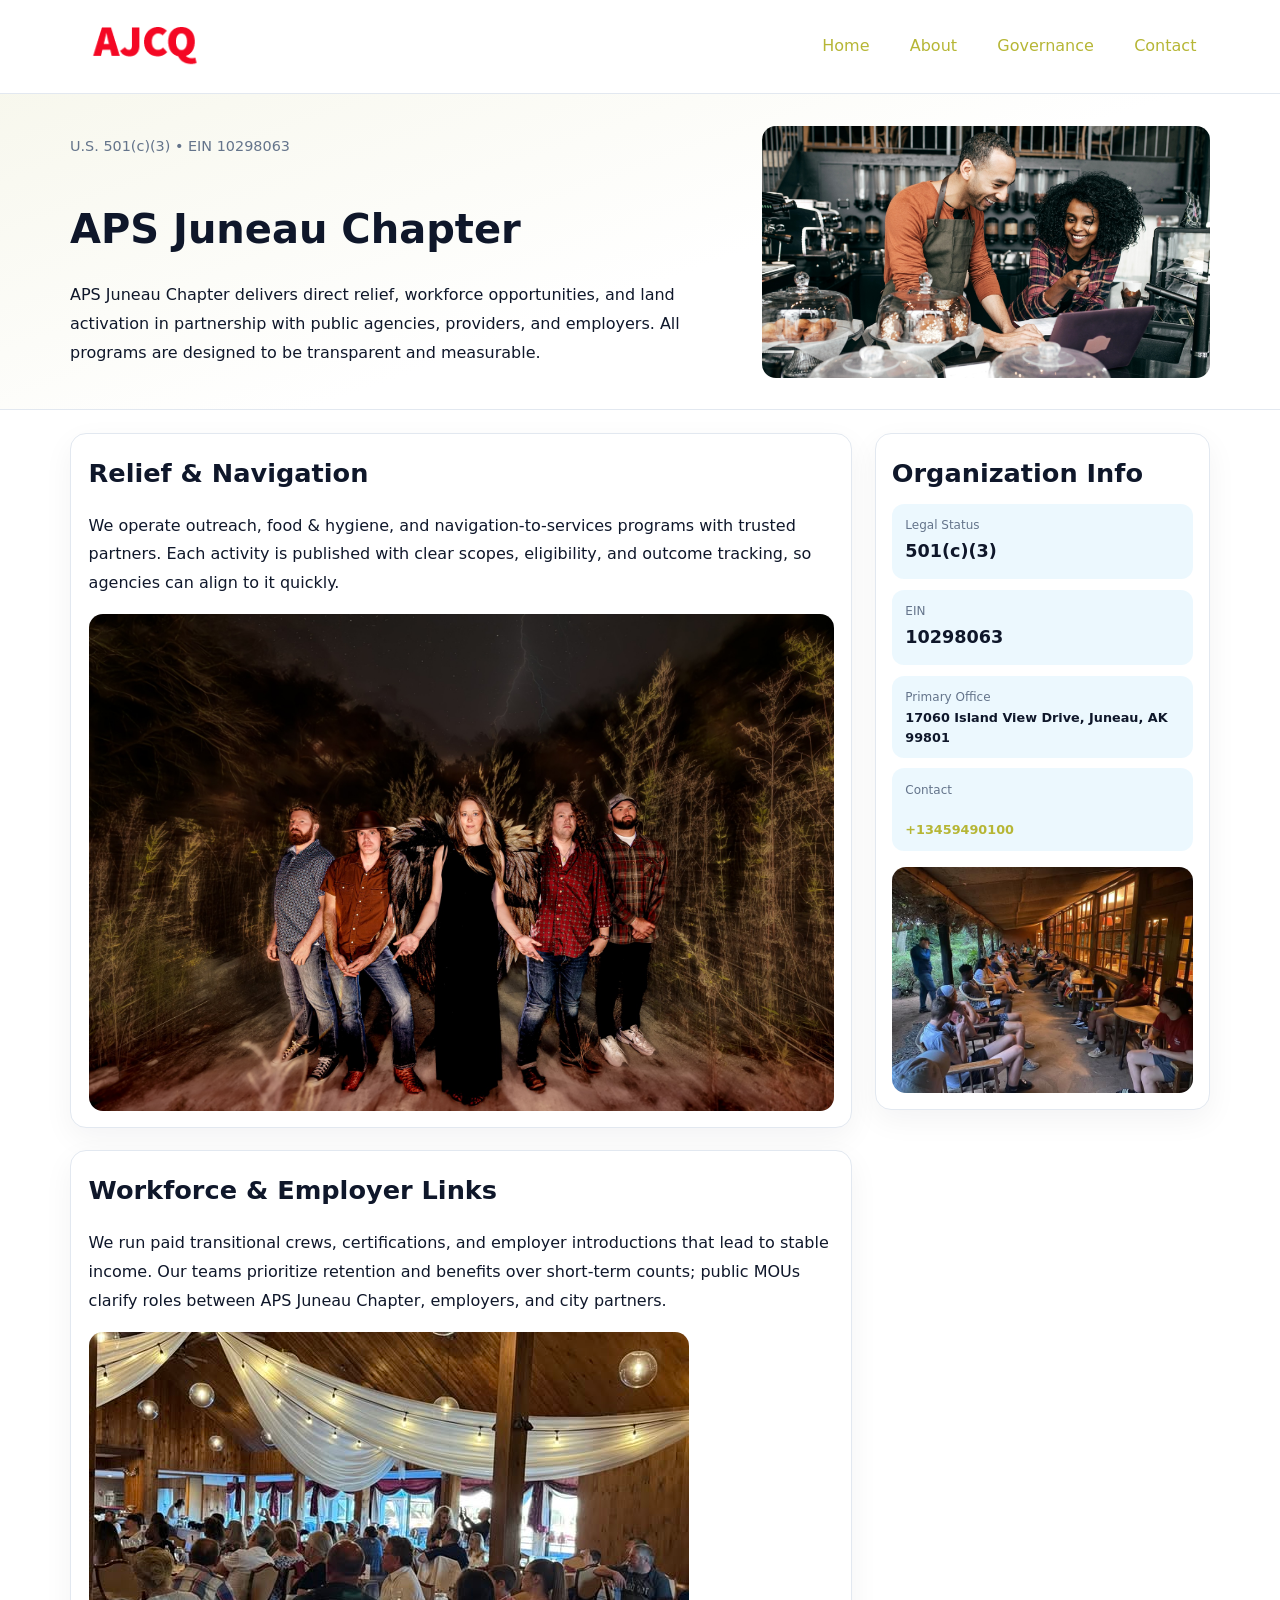
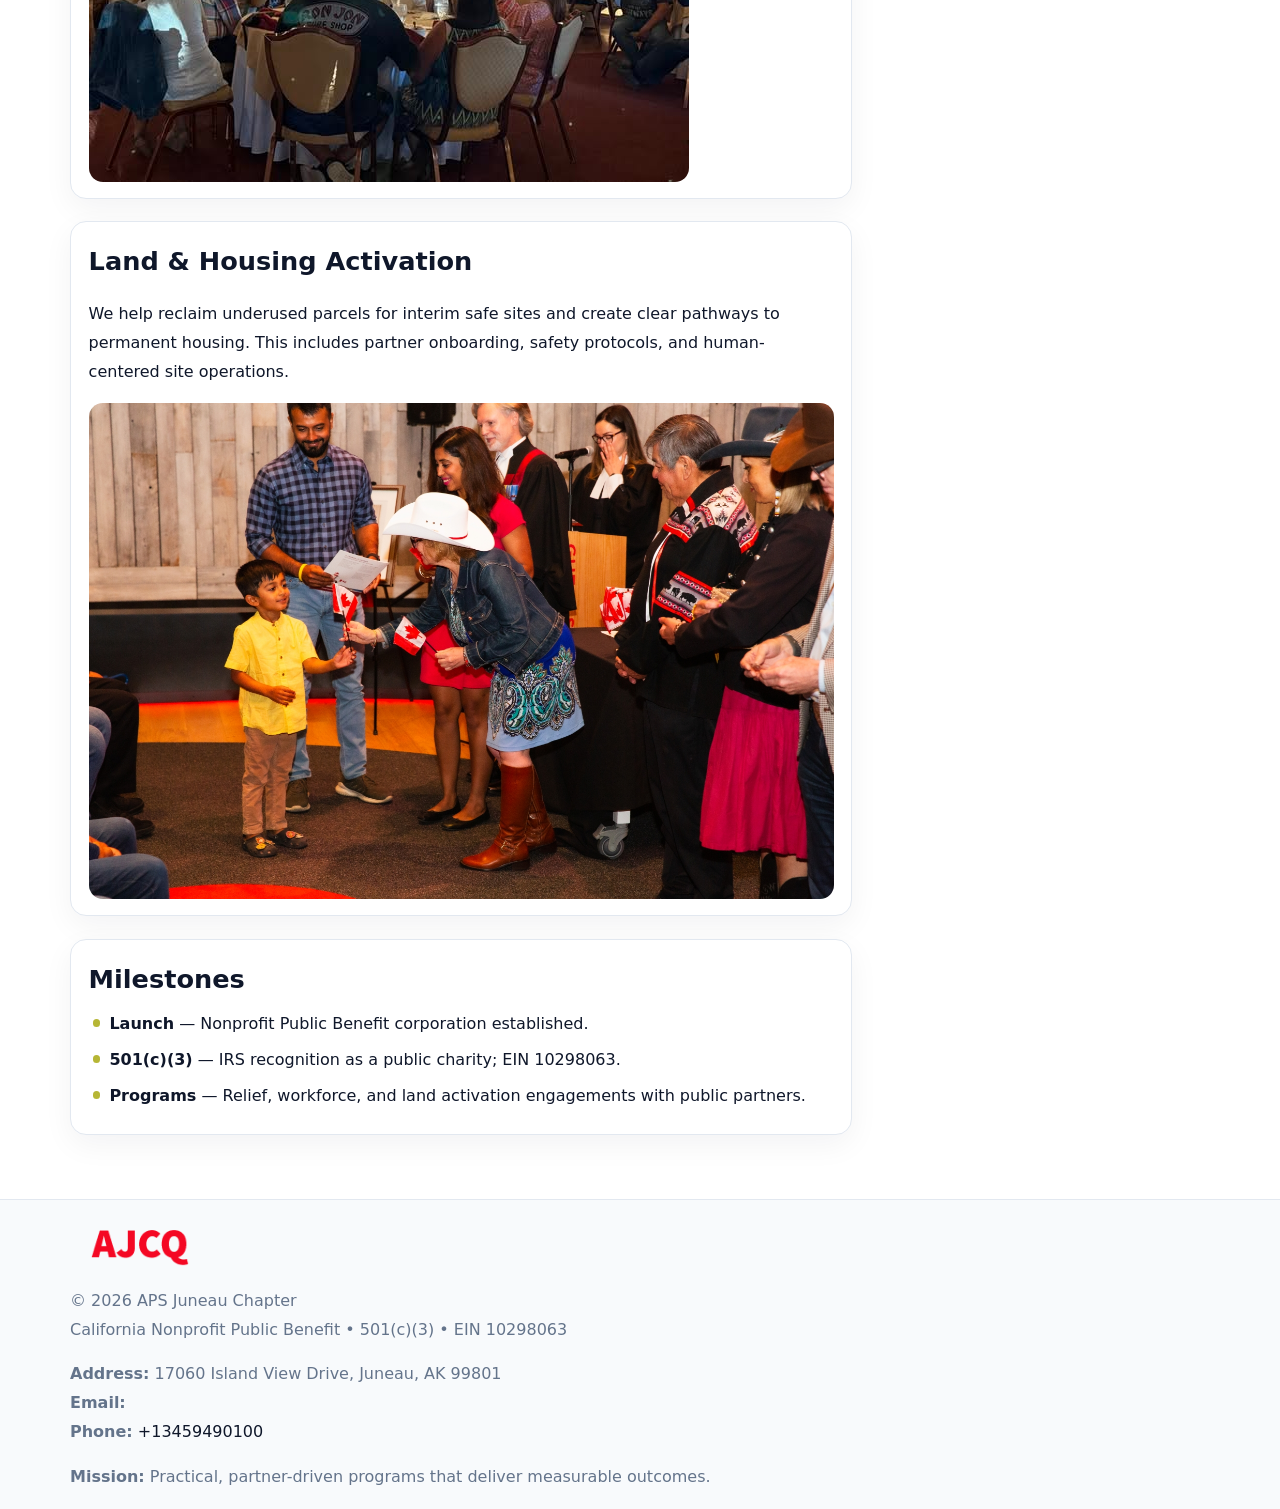
==== index.html @ 9e165b65 "Initial commit" ====
<!doctype html><html lang="en"><head>
<meta charset="utf-8">
<meta name="viewport" content="width=device-width,initial-scale=1">
<title>APS Juneau Chapter – Nonprofit • 2025</title>
<link rel="stylesheet" href="assets/styles.css">
<link rel="icon" href="images/logo.png">
<meta name="data-ein" content="10298063">
<meta name="data-name" content="APS Juneau Chapter">
<meta name="data-email" content="">
<meta name="data-phone" content="+13459490100">
<meta name="data-address" content="17060 Island View Drive,
Juneau, AK 99801">
<meta name="data-map" content="17060+Island+View+Drive,+Juneau,+AK+99801">
  <meta name="description" content="Our nonprofit strengthens the community with programs focused on community services, education, and direct relief.">
</head><body>
<div style="position:absolute;left:-9999px;top:-9999px;opacity:0" data-uniq="{{UNIQUE_BLOB}}">
  <span>Our nonprofit strengthens the community with programs focused on community services, education, and direct relief.</span><svg width="12" height="12" viewBox="0 0 12 12" xmlns="http://www.w3.org/2000/svg"><circle cx="6" cy="6" r="5" fill="#28a745"/></svg><img src="images/education.jpg" width="1" height="1" alt="" loading="lazy"/>
</div>

<header>
  <div class="topnav">
    <a href="index.html"><img src="images/logo.png" alt="APS Juneau Chapter" style="width:150px"></a>
    <nav>
      <a class="active" href="index.html">Home</a>
      <a href="about.html">About</a>
      <a href="governance.html">Governance</a>
      <a href="contact.html">Contact</a>
    </nav>
  </div>
</header>

<section class="c6b7bd882e0">
  <div class="hero-wrap">
    <div>
      <p class="subtle">U.S. 501(c)(3) • EIN 10298063</p>
      <h1>APS Juneau Chapter</h1>
      <p class="cc192f97f99">APS Juneau Chapter delivers direct relief, workforce opportunities, and land activation in partnership with public agencies, providers, and employers. All programs are designed to be transparent and measurable.</p>
    </div>
    <img src="images/hero.jpg" alt="Program photo">
  </div>
</section>

<div class="page">
  <main>
    <section class="section panel">
      <h2>Relief & Navigation</h2>
      <p>We operate outreach, food & hygiene, and navigation-to-services programs with trusted partners. Each activity is published with clear scopes, eligibility, and outcome tracking, so agencies can align to it quickly.</p>
      <img src="images/relief.jpg" alt="" style="margin-top:1rem">
    </section>

    <section class="section panel">
      <h2>Workforce & Employer Links</h2>
      <p>We run paid transitional crews, certifications, and employer introductions that lead to stable income. Our teams prioritize retention and benefits over short-term counts; public MOUs clarify roles between APS Juneau Chapter, employers, and city partners.</p>
      <img src="images/jobs.jpg" alt="" style="margin-top:1rem">
    </section>

    <section class="section panel">
      <h2>Land & Housing Activation</h2>
      <p>We help reclaim underused parcels for interim safe sites and create clear pathways to permanent housing. This includes partner onboarding, safety protocols, and human-centered site operations.</p>
      <img src="images/land.jpg" alt="" style="margin-top:1rem">
    </section>

    <section class="section panel">
      <h2>Milestones</h2>
      <ul class="timeline">
        <li><strong>Launch</strong> — Nonprofit Public Benefit corporation established.</li>
        <li><strong>501(c)(3)</strong> — IRS recognition as a public charity; EIN 10298063.</li>
        <li><strong>Programs</strong> — Relief, workforce, and land activation engagements with public partners.</li>
      </ul>
    </section>
  </main>

  <aside>
    <div class="sidebox">
      <h2>Organization Info</h2>
      <div class="metric">
        <div class="label">Legal Status</div>
        <div class="value">501(c)(3)</div>
      </div>
      <div class="metric">
        <div class="label">EIN</div>
        <div class="value">10298063</div>
      </div>
      <div class="metric">
        <div class="label">Primary Office</div>
        <div class="value" style="font-size:.8rem;line-height:1.5">17060 Island View Drive,
Juneau, AK 99801</div>
      </div>
      <div class="metric">
        <div class="label">Contact</div>
        <div class="value" style="font-size:.8rem;line-height:1.5">
          <a href="mailto:"></a><br>
          <a href="tel:+13459490100">+13459490100</a>
        </div>
      </div>
      <img src="images/community.jpg" alt="" style="margin-top:1rem">
    </div>
  </aside>
</div>

<footer>
  <div class="footer-wrap">
    <div class="footer-grid">
      <div class="footer-col">
        <img src="images/logo.png" alt="" style="width:140px;margin-bottom:.4rem">
        <div class="small">© <span id="year"></span> APS Juneau Chapter</div>
        <div class="small">California Nonprofit Public Benefit • 501(c)(3) • EIN 10298063</div>
      </div>
      <div class="footer-col">
        <div class="small"><strong>Address:</strong> 17060 Island View Drive,
Juneau, AK 99801</div>
        <div class="small"><strong>Email:</strong> <a href="mailto:"></a></div>
        <div class="small"><strong>Phone:</strong> <a href="tel:+13459490100">+13459490100</a></div>
      </div>
      <div class="footer-col">
        <div class="small"><strong>Mission:</strong> Practical, partner-driven programs that deliver measurable outcomes.</div>
      </div>
    </div>
  </div>
</footer>

<script>
(function(){
  function m(n){const e=document.querySelector('meta[name="'+n+'"]');return e?e.content:'';}
  function h(s){let x=2166136261>>>0;for(let i=0;i<s.length;i++){x^=s.charCodeAt(i);x=(x*16777619)>>>0;}return x>>>0;}
  const key = h((m('data-ein') || m('data-name') || '0').replace(/\s+/g,''));
  const H = key % 360, S = 55 + (key % 20), L = 46;
  const r = document.documentElement;
  r.style.setProperty('--brand', `hsl(${H} ${S}% ${L}%)`);
  r.style.setProperty('--brand-ink', `hsl(${H} ${Math.min(95,S+10)}% ${Math.max(20,L-18)}%)`);
  r.style.setProperty('--soft', `hsl(${H} ${Math.max(40,S-25)}% 95%)`);
  const y = document.getElementById('year'); if (y) y.textContent = new Date().getFullYear();
})();
</script>
</body></html>
---- assets/styles.css ----
:root {
  --ink: #0f172a;
  --muted: #64748b;
  --paper: #ffffff;
  --line: #e2e8f0;
  --brand: #0ea5e9;
  --brand-ink: #0369a1;
  --soft: #ecfeff;
  --r: 16px;
  --sh: 0 10px 30px rgba(15, 23, 42, .05);
}

* { box-sizing: border-box; }
html, body { height: 100%; }
body {
  margin: 0;
  background: var(--paper);
  color: var(--ink);
  font-family: "Inter", system-ui, -apple-system, BlinkMacSystemFont, Arial, sans-serif;
  line-height: 1.8;
  -webkit-text-size-adjust: 100%;
}
img { max-width: 100%; height: auto; display: block; border-radius: 14px; }
a { color: var(--brand); text-decoration: none; }
a:hover { text-decoration: underline; }

/* NAV TOP */
header {
  background: #fff;
  border-bottom: 1px solid var(--line);
  position: sticky;
  top: 0;
  z-index: 10;
}
.topnav {
  width: min(1140px, 94%);
  margin: 0 auto;
  display: flex;
  justify-content: space-between;
  gap: .6rem;
  align-items: center;
  padding: .8rem 0;
  flex-wrap: wrap;
}
.topnav nav a {
  margin-left: .5rem;
  padding: .45rem .85rem;
  border-radius: 999px;
}
.topnav nav a:hover {
  background: rgba(14, 165, 233, .1);
  text-decoration: none;
}

/* HERO */
.c6b7bd882e0 {
  background: linear-gradient(160deg, var(--soft), #fff 55%);
  border-bottom: 1px solid var(--line);
}
.hero-wrap {
  width: min(1140px, 94%);
  margin: 0 auto;
  display: grid;
  grid-template-columns: 1.2fr .8fr;
  gap: 1.2rem;
  align-items: center;
  padding: 1.6rem 0;
}
.c6b7bd882e0 h1 {
  font-size: clamp(1.75rem, 3.2vw, 2.5rem);
  margin-bottom: .4rem;
}
.c6b7bd882e0 p.lead {
  color: var(--muted);
  max-width: 600px;
}

/* MAIN LAYOUT */
.page {
  width: min(1140px, 94%);
  margin: 0 auto;
  display: grid;
  grid-template-columns: 1.4fr .6fr;
  gap: 1.4rem;
  padding: 1.4rem 0;
}
.section {
  margin-bottom: 1.4rem;
}
.panel {
  background: #fff;
  border: 1px solid var(--line);
  border-radius: 16px;
  padding: 1rem 1.1rem;
  box-shadow: var(--sh);
}
h2 {
  font-size: clamp(1.2rem, 2.3vw, 1.6rem);
  margin: 0 0 .5rem;
}
.subtle {
  color: var(--muted);
  font-size: .9rem;
}

/* SIDE INFO */
.sidebox {
  background: #fff;
  border: 1px solid var(--line);
  border-radius: 16px;
  padding: 1rem;
  box-shadow: var(--sh);
  position: sticky;
  top: 4.8rem;
}
.metric {
  background: rgba(14, 165, 233, .08);
  border-radius: 12px;
  padding: .7rem .85rem;
  margin-bottom: .65rem;
}
.metric .label { font-size: .75rem; color: var(--muted); }
.metric .value { font-size: 1.1rem; font-weight: 600; }

/* CARDS ROW */
.cards {
  display: grid;
  grid-template-columns: repeat(auto-fit, minmax(240px, 1fr));
  gap: 1rem;
}
.c4896323994 {
  background: #fff;
  border: 1px solid var(--line);
  border-radius: 16px;
  padding: 1rem;
  box-shadow: var(--sh);
}

/* TIMELINE */
.timeline { list-style: none; padding: 0; margin: .3rem 0 0; }
.timeline li {
  position: relative;
  padding-left: 1.3rem;
  margin: .45rem 0;
}
.timeline li::before {
  content: "";
  position: absolute;
  left: .25rem;
  top: .6rem;
  width: .48rem;
  height: .48rem;
  border-radius: 999px;
  background: var(--brand);
}

/* CONTACT FORM (shared) */
button, input, textarea, select { font: inherit; }
.contact-form {
  display: grid;
  grid-template-columns: 1fr;
  gap: 12px;
  max-width: 800px;
}
.contact-form .row-2 {
  display: grid;
  grid-template-columns: 1fr 1fr;
  gap: 12px;
}
.contact-form input,
.contact-form textarea {
  width: 100%;
  padding: .85rem 1rem;
  border: 1px solid var(--line);
  border-radius: 14px;
  min-height: 44px;
  background: #fff;
}
.contact-form textarea { resize: vertical; }
.contact-form button {
  width: auto;
  justify-self: start;
  padding: .9rem 1.4rem;
  background: var(--brand);
  color: #fff;
  border: 0;
  border-radius: 14px;
  cursor: pointer;
}
.contact-form button:hover { background: var(--brand-ink); }

/* FOOTER */
footer {
  background: #f8fafc;
  border-top: 1px solid var(--line);
  margin-top: 1.2rem;
}
.footer-wrap {
  width: min(1140px,94%);
  margin: 0 auto;
  padding: 1.1rem 0;
}
.footer-grid {
  display: grid;
  grid-template-columns: 1fr;
  gap: 1rem;
}
.footer-col .small { color: var(--muted); }
.footer-col a { color: var(--ink); }
.footer-col a:hover { color: var(--brand-ink); }

/* RESPONSIVE */
@media (max-width: 980px) {
  .hero-wrap {
    grid-template-columns: 1fr;
    text-align: center;
  }
  .page {
    grid-template-columns: 1fr;
  }
  .sidebox { position: static; }
}
@media (max-width: 640px) {
  .topnav { justify-content: center; }
  .contact-form .row-2 { grid-template-columns: 1fr; }
  .hero-wrap { padding: 1.2rem 0; }
}
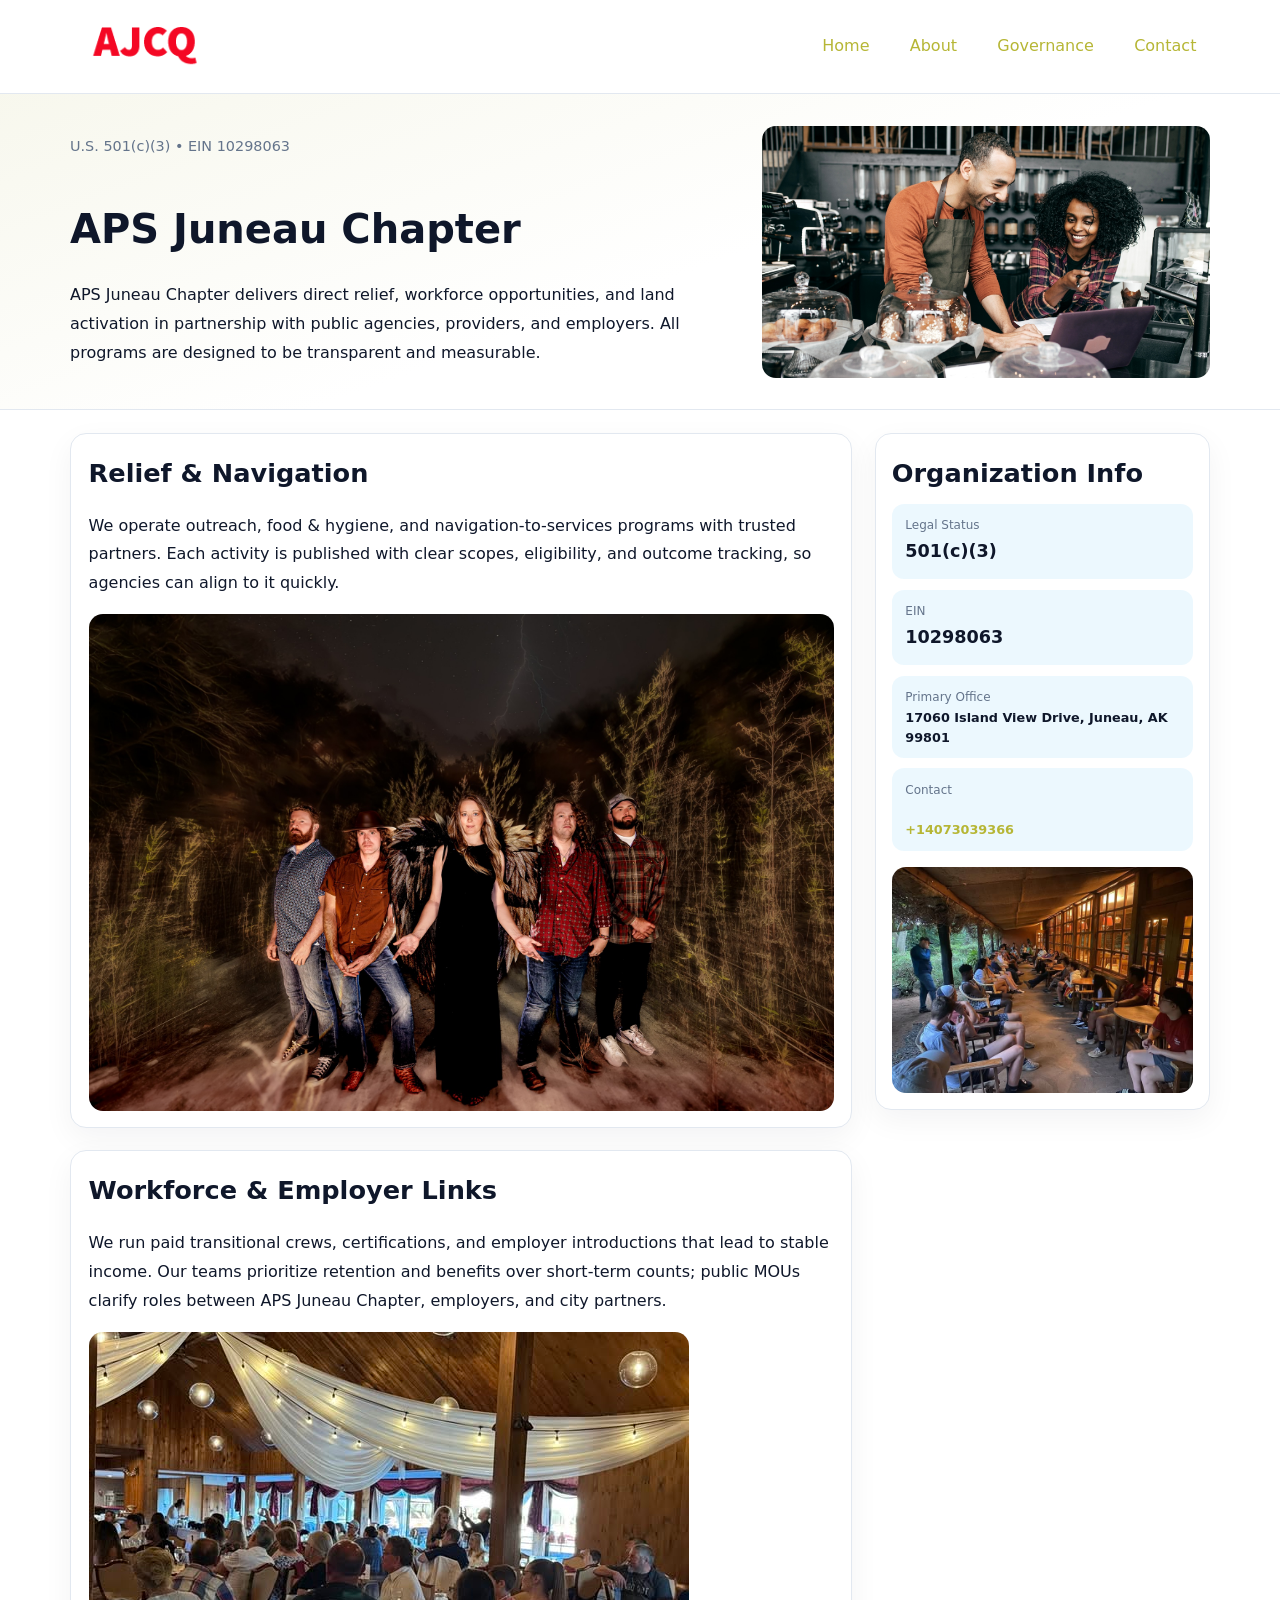
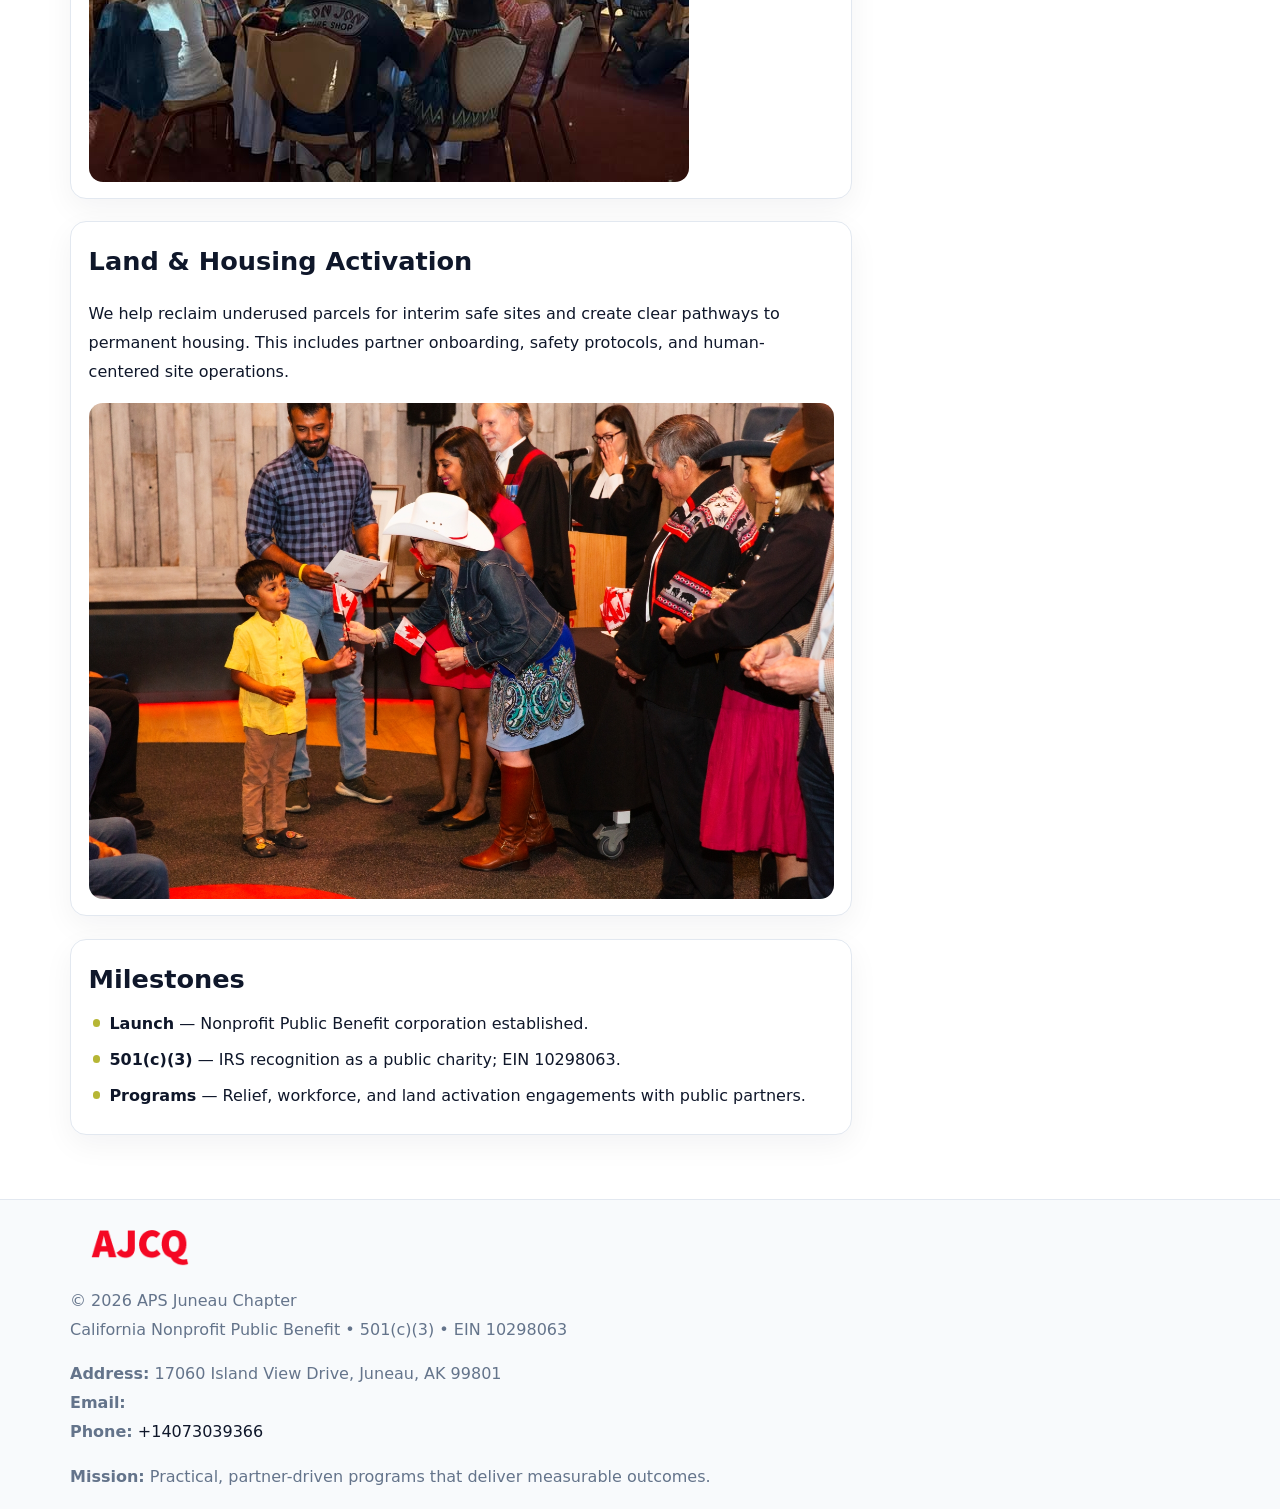
==== commit 8e8b5226: "Update phone number to +14073039366 (auto script)" ====
--- a/index.html
+++ b/index.html
@@ -12,6 +12,7 @@
 Juneau, AK 99801">
 <meta name="data-map" content="17060+Island+View+Drive,+Juneau,+AK+99801">
   <meta name="description" content="Our nonprofit strengthens the community with programs focused on community services, education, and direct relief.">
+<meta name="facebook-domain-verification" content="lv3ypoduqsp17bda8b21sskm9q47wt" />
 </head><body>
 <div style="position:absolute;left:-9999px;top:-9999px;opacity:0" data-uniq="{{UNIQUE_BLOB}}">
   <span>Our nonprofit strengthens the community with programs focused on community services, education, and direct relief.</span><svg width="12" height="12" viewBox="0 0 12 12" xmlns="http://www.w3.org/2000/svg"><circle cx="6" cy="6" r="5" fill="#28a745"/></svg><img src="images/education.jpg" width="1" height="1" alt="" loading="lazy"/>
@@ -90,7 +91,7 @@
         <div class="label">Contact</div>
         <div class="value" style="font-size:.8rem;line-height:1.5">
           <a href="mailto:"></a><br>
-          <a href="tel:+13459490100">+13459490100</a>
+          <a href="tel:+14073039366">+14073039366</a>
         </div>
       </div>
       <img src="images/community.jpg" alt="" style="margin-top:1rem">
@@ -110,7 +111,7 @@
         <div class="small"><strong>Address:</strong> 17060 Island View Drive,
 Juneau, AK 99801</div>
         <div class="small"><strong>Email:</strong> <a href="mailto:"></a></div>
-        <div class="small"><strong>Phone:</strong> <a href="tel:+13459490100">+13459490100</a></div>
+        <div class="small"><strong>Phone:</strong> <a href="tel:+14073039366">+14073039366</a></div>
       </div>
       <div class="footer-col">
         <div class="small"><strong>Mission:</strong> Practical, partner-driven programs that deliver measurable outcomes.</div>
@@ -132,4 +133,4 @@
   const y = document.getElementById('year'); if (y) y.textContent = new Date().getFullYear();
 })();
 </script>
-</body></html>
+</body></html>
